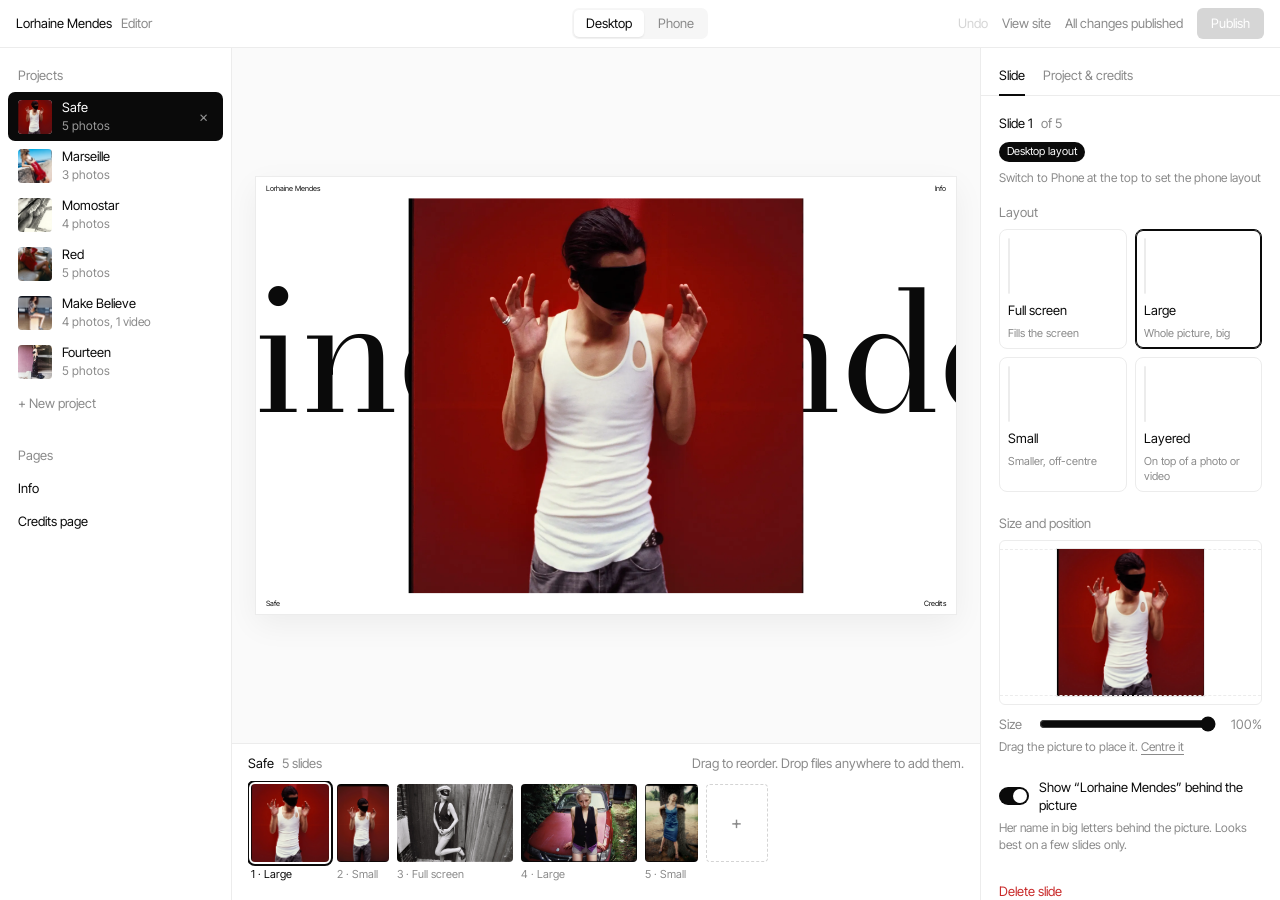
==== admin/index.html @ f7566482 "Layered: upload a background, size and place it per device; foolproofing (compact picker, corner tex" ====
<!doctype html>
<html lang="en">
<head>
<meta charset="utf-8">
<meta name="viewport" content="width=device-width, initial-scale=1, viewport-fit=cover">
<meta name="robots" content="noindex, nofollow">
<title>Editor · Lorhaine Mendes</title>
<link rel="stylesheet" href="studio.css?v=7">
</head>
<body>
<header class="top">
  <div class="brand">Lorhaine Mendes <span>Editor</span></div>
  <div class="device"><button data-dev="desk" class="on">Desktop</button><button data-dev="phone">Phone</button></div>
  <div class="right">
    <button class="tbtn undo" title="Undo (⌘Z)" disabled>Undo</button>
    <a class="tbtn" href="../" target="_blank" rel="noopener">View site</a>
    <span class="state"></span><button class="tbtn discard" hidden>Discard draft</button>
    <button class="pub">Publish</button>
  </div>
</header>

<div class="app">
  <nav class="side">
    <div class="sh">Projects</div>
    <div class="plist"></div>
    <button class="addp">+ New project</button>
    <div class="sh pages">Pages</div>
    <button class="pg" data-page="info">Info</button>
    <button class="pg" data-page="credits">Credits page</button>
  </nav>

  <section class="stage">
    <div class="canvas"><div class="frame"><div class="scaler"><iframe title="Preview"></iframe><iframe title="Preview" class="back" aria-hidden="true"></iframe></div></div></div>
    <div class="strip">
      <div class="striphead"><span class="sl"></span><span class="sp"></span><span class="tip">Drag to reorder. Drop files anywhere to add them.</span></div>
      <div class="slides"></div>
    </div>
    <div class="dropcover"><div>Drop to add to <b class="dpn"></b></div></div>
  </section>

  <aside class="panel"></aside>
</div>

<dialog class="connect">
  <form method="dialog">
    <h2>Connect publishing</h2>
    <p>Paste the publishing key you were given. You only do this once on this computer.</p>
    <input class="token" type="password" autocomplete="off" placeholder="Publishing key">
    <div class="drow"><button value="cancel">Cancel</button><button value="ok" class="pub">Connect</button></div>
  </form>
</dialog>
<input class="bgpick" type="file" accept="image/jpeg,image/png,image/webp,video/mp4,video/quicktime,video/webm" hidden>
<input class="filepick" type="file" accept="image/jpeg,image/png,image/webp,video/mp4,video/quicktime,video/webm" multiple hidden>
<script src="studio.js?v=7" type="module"></script>
</body>
</html>
---- admin/studio.css ----
@font-face{font-family:"Inter Tight";src:url(../assets/fonts/inter-tight-latin-400-normal.woff2) format("woff2");font-weight:400 600;font-display:swap}
@font-face{font-family:"Inter Tight";src:url(../assets/fonts/inter-tight-latin-400-italic.woff2) format("woff2");font-weight:400;font-style:italic;font-display:swap}
:root{--ink:#0a0a0a;--mute:#8a8a8a;--line:#ececec;--hover:#f6f6f6;--sel:#0a0a0a;--canvas:#fafafa}
*{box-sizing:border-box;margin:0;padding:0}
html,body{height:100%;background:#fff;color:var(--ink);overflow:hidden}
body{font:13px/1.4 "Inter Tight",-apple-system,Helvetica,Arial,sans-serif;-webkit-font-smoothing:antialiased}
button,input,textarea{font:inherit;color:inherit;background:none;border:0;border-radius:0;outline:none}
button{cursor:pointer;text-align:left}
a{color:inherit;text-decoration:none}
[hidden]{display:none!important}

/* top bar */
.top{height:48px;display:grid;grid-template-columns:1fr auto 1fr;align-items:center;padding:0 16px;border-bottom:1px solid var(--line)}
.brand span{color:var(--mute);margin-left:6px}
.device{display:flex;gap:2px;background:var(--hover);padding:2px;border-radius:7px}
.device button{padding:4px 12px;border-radius:5px;color:var(--mute)}
.device button.on{background:#fff;color:var(--ink);box-shadow:0 1px 2px rgba(0,0,0,.08)}
.right{display:flex;gap:14px;align-items:center;justify-content:flex-end}
.tbtn{color:var(--mute)}.tbtn:hover{color:var(--ink)}.tbtn:disabled{opacity:.35;cursor:default}
.state{color:var(--mute)}
.state.dirty{color:var(--ink)}
.state.dirty:before{content:"";display:inline-block;width:5px;height:5px;border-radius:50%;background:var(--ink);margin-right:7px;vertical-align:2px}
.pub{background:var(--ink);color:#fff;padding:6px 14px;border-radius:6px}
.pub:disabled{background:#d6d6d6;cursor:default}

.app{height:calc(100% - 48px);display:grid;grid-template-columns:232px minmax(0,1fr) 300px}

/* left: projects + pages */
.side{border-right:1px solid var(--line);overflow-y:auto;padding:14px 8px 20px;display:flex;flex-direction:column}
.sh{color:var(--mute);padding:4px 10px 8px}
.sh.pages{margin-top:22px}
.prow{display:flex;gap:10px;align-items:center;padding:6px 10px;border-radius:7px;cursor:pointer;user-select:none}
.prow:hover{background:var(--hover)}
.prow.on{background:var(--ink);color:#fff}
.prow.on .c{color:rgba(255,255,255,.6)}
.prow img{width:34px;height:34px;object-fit:cover;border-radius:4px;background:#eee;flex:none}
.prow .t{min-width:0;flex:1}
.prow .t b{display:block;font-weight:400;white-space:nowrap;overflow:hidden;text-overflow:ellipsis}
.prow .c{color:var(--mute);font-size:12px}
.prow.drag{opacity:.4}
.prow.over{box-shadow:inset 0 2px 0 var(--ink)}
.addp{color:var(--mute);padding:8px 10px}
.addp:hover{color:var(--ink)}
.pg{padding:7px 10px;border-radius:7px}
.pg:hover{background:var(--hover)}
.pg.on{background:var(--ink);color:#fff}

/* centre: live slide + slide strip */
.stage{position:relative;display:flex;flex-direction:column;min-width:0;background:var(--canvas)}
.canvas{flex:1;min-height:0;display:flex;align-items:center;justify-content:center;padding:24px}
.frame{position:relative;overflow:hidden;background:#fff;box-shadow:0 0 0 1px var(--line),0 10px 30px rgba(0,0,0,.06)}
.frame.phone{border-radius:22px;box-shadow:0 0 0 7px #0a0a0a,0 14px 34px rgba(0,0,0,.14)}
.scaler{position:absolute;left:0;top:0;transform-origin:0 0}
.scaler iframe{border:0;display:block;background:#fff;position:absolute;left:0;top:0}
.scaler iframe.back{visibility:hidden;pointer-events:none}
.strip{border-top:1px solid var(--line);background:#fff;padding:10px 16px 14px}
.striphead{display:flex;align-items:baseline;margin-bottom:8px}
.striphead .sl{font-weight:500}
.striphead .sl em{font-style:normal;color:var(--mute);margin-left:8px;font-weight:400}
.striphead .sp{flex:1}
.striphead .tip{color:var(--mute)}
.slides{display:flex;gap:8px;overflow-x:auto;padding:3px 3px 4px;min-height:104px}
.sld{flex:none;display:flex;flex-direction:column;gap:5px;cursor:pointer;user-select:none}
.sld .im{height:78px;border-radius:4px;overflow:hidden;position:relative;outline:2px solid transparent;outline-offset:2px;background:#eee}
.sld .im img{height:100%;width:auto;display:block}
.sld.on .im{outline-color:var(--ink)}
.sld .im .v{position:absolute;left:4px;bottom:4px;color:var(--ink);background:rgba(255,255,255,.92);font-size:10px;line-height:1;padding:3px 5px;border-radius:3px}
.sld .cap{font-size:11px;color:var(--mute);white-space:nowrap}
.sld.on .cap{color:var(--ink)}
.sld.drag{opacity:.35}
.sld.over .im{box-shadow:-6px 0 0 -2px var(--ink)}
.addsl{flex:none;width:62px;height:78px;border:1px dashed #d4d4d4;border-radius:4px;display:flex;align-items:center;justify-content:center;color:var(--mute);font-size:18px;text-align:center}
.addsl:hover{border-color:var(--ink);color:var(--ink)}
.upl{flex:none;width:62px;height:78px;border-radius:4px;background:var(--hover);display:flex;align-items:center;justify-content:center;color:var(--mute);font-size:11px;text-align:center}
.dropcover{position:absolute;inset:0;background:rgba(255,255,255,.88);display:none;align-items:center;justify-content:center;font-size:15px;border:2px dashed var(--ink);z-index:5}
.stage.dropping .dropcover{display:flex}

/* right: settings for what is selected */
.panel{border-left:1px solid var(--line);overflow-y:auto;padding:16px 18px 30px}
.tabs{display:flex;gap:18px;border-bottom:1px solid var(--line);margin:-4px -18px 18px;padding:0 18px}
.tabs button{padding:6px 0 10px;color:var(--mute);border-bottom:2px solid transparent;margin-bottom:-1px}
.tabs button.on{color:var(--ink);border-bottom-color:var(--ink)}
.ph{display:flex;align-items:baseline;margin-bottom:14px}
.ph b{font-weight:600}
.ph span{color:var(--mute);margin-left:8px}
.sec{margin-bottom:22px}
.lab{color:var(--mute);margin-bottom:8px;display:block}
.help{color:var(--mute);font-size:12px;margin-top:6px}
.lays{display:grid;grid-template-columns:1fr 1fr;gap:8px}
.lay{border:1px solid var(--line);border-radius:8px;padding:8px;display:flex;flex-direction:column;gap:7px}
.lay:hover{border-color:#cfcfcf}
.lay.on{border-color:var(--ink);box-shadow:inset 0 0 0 1px var(--ink)}
.lay b{font-weight:400}
.lay .d{font-size:11px;color:var(--mute);line-height:1.3}
.art{height:56px;border-radius:4px;background:#fff;border:1px solid var(--line);position:relative;overflow:hidden}
.art i{position:absolute;background:#c4c4c4}
.art.cover i{inset:0}
.art.full i{left:36%;right:36%;top:6px;bottom:6px}
.art.small i{left:24%;width:20%;top:14px;bottom:14px}
.art.layer{background:#dcdcdc}.art.layer i{left:38%;right:38%;top:12px;bottom:12px;background:#7a7a7a}
.art.strip i{top:9px;bottom:16px;width:28%}.art.strip i:nth-child(1){left:5%}.art.strip i:nth-child(2){left:36%}.art.strip i:nth-child(3){left:67%}
.art.stack i{left:46%;width:30%;top:6px;bottom:6px}
.art.grid i{width:42%;height:17px}.art.grid i:nth-child(1){left:5%;top:15px}.art.grid i:nth-child(2){left:53%;top:15px}.art.grid i:nth-child(3){left:5%;top:35px}.art.grid i:nth-child(4){left:53%;top:35px}
.art u{position:absolute;background:var(--ink);height:3px}
.art.strip u{left:5%;bottom:7px;width:24%}.art.stack u{left:8%;top:26px;width:26%}.art.grid u{left:5%;top:6px;width:24%}
.seg{display:flex;background:var(--hover);padding:2px;border-radius:7px}
.seg button{flex:1;text-align:center;padding:5px 0;border-radius:5px;color:var(--mute)}
.seg button.on{background:#fff;color:var(--ink);box-shadow:0 1px 2px rgba(0,0,0,.08)}
.unders{display:flex;gap:6px;flex-wrap:wrap}
.unders button img{height:48px;width:auto;border-radius:3px;display:block;outline:2px solid transparent;outline-offset:2px}
.unders button.on img{outline-color:var(--ink)}
.sw{display:flex;align-items:center;gap:10px;width:100%}
.sw i{width:30px;height:18px;border-radius:9px;background:#dcdcdc;position:relative;flex:none;transition:background .15s}
.sw i:after{content:"";position:absolute;left:2px;top:2px;width:14px;height:14px;border-radius:50%;background:#fff;transition:left .15s}
.sw.on i{background:var(--ink)}
.sw.on i:after{left:14px}
.sw:disabled{opacity:.4;cursor:default}
.in{display:block;width:100%;padding:8px 10px;border:1px solid var(--line);border-radius:6px;background:#fff}
.in:focus{border-color:var(--ink)}
textarea.in{resize:vertical;min-height:84px}
.field{margin-bottom:12px}
.cred{display:grid;grid-template-columns:1fr 1.25fr 22px;gap:6px;margin-bottom:6px;align-items:center}
.cred .x{color:var(--mute);text-align:center;font-size:15px}
.cred .x:hover{color:var(--ink)}
.addc{color:var(--mute);margin-top:4px}
.addc:hover{color:var(--ink)}
.danger{color:#c92a2a;margin-top:6px}
.danger:hover{text-decoration:underline}
.empty{color:var(--mute);line-height:1.5}
.note{background:#fff8eb;color:#9a5b00;border-radius:6px;padding:8px 10px;font-size:12px;margin-bottom:14px}

dialog{margin:auto;border:0;border-radius:12px;padding:22px;width:min(380px,92vw);box-shadow:0 24px 60px rgba(0,0,0,.18)}
dialog::backdrop{background:rgba(0,0,0,.18)}
dialog h2{font-size:15px;font-weight:600;margin-bottom:6px}
dialog p{color:var(--mute);margin-bottom:14px}
dialog .token{width:100%;padding:8px 10px;border:1px solid var(--line);border-radius:6px}
.drow{display:flex;justify-content:flex-end;gap:14px;margin-top:16px;align-items:center}
.toast{width:max-content;max-width:calc(100vw - 32px);position:fixed;left:50%;bottom:22px;transform:translate(-50%,8px);opacity:0;transition:opacity .18s,transform .18s;background:var(--ink);color:#fff;padding:9px 14px;border-radius:8px;z-index:50;display:flex;gap:16px;align-items:center}
.toast.in{opacity:1;transform:translate(-50%,0)}
.toast button{color:#fff;text-decoration:underline;text-underline-offset:3px}

/* smaller screens: panel under, projects across the top */
@media (max-width:1000px){
  html,body{overflow:auto}
  .top{grid-template-columns:1fr auto;height:auto;padding:10px 14px;gap:8px}
  .device{grid-row:2;grid-column:1/-1;justify-self:start}
  .brand span{display:none}
  .app{display:flex;flex-direction:column;height:auto}
  .side{border:0;border-bottom:1px solid var(--line);flex-direction:row;overflow-x:auto;padding:8px;gap:4px;align-items:center}
  .sh{display:none}
  .plist{display:flex;gap:4px}
  .prow{flex:none}
  .prow .c{display:none}
  .addp,.pg{flex:none;white-space:nowrap}
  .canvas{height:60vh;flex:none}
  .panel{border:0;border-top:1px solid var(--line)}
  .tip{display:none}
}

/* finish */
:focus-visible{outline:2px solid var(--ink);outline-offset:2px}
.in:focus-visible{outline:0}
.slides{scrollbar-width:thin;scrollbar-color:#d9d9d9 transparent}
.side,.panel{scrollbar-width:thin;scrollbar-color:#e2e2e2 transparent}
.prow,.pg,.lay,.seg button,.device button,.sld .im,.tabs button{transition:background-color .12s,color .12s,border-color .12s,box-shadow .12s}
.lay:disabled{opacity:.35;cursor:default}
.pub{transition:opacity .12s}
.pub:not(:disabled):hover{opacity:.86}
.frame{transition:width .2s,height .2s,border-radius .2s}

/* device note, placement pad, crop frame */
.devnote{display:flex;gap:8px;align-items:center;flex-wrap:wrap;margin:-4px 0 16px;color:var(--mute);font-size:12px}
.pill{background:var(--ink);color:#fff;border-radius:99px;padding:2px 8px;font-size:11px}
.link{color:var(--mute);text-decoration:underline;text-underline-offset:3px;font-size:12px}
.link:hover{color:var(--ink)}
.pad{position:relative;width:100%;background:#fff;border:1px solid var(--line);border-radius:6px;overflow:hidden;touch-action:none}
.pad.phone{width:46%;margin:0 auto;border-radius:12px}
.pad:before,.pad:after{content:"";position:absolute;left:0;right:0;height:4.9%;border-color:var(--line);border-style:dashed;border-width:0}
.pad:before{top:0;border-bottom-width:1px}.pad:after{bottom:0;border-top-width:1px}
.pbox{position:absolute;cursor:grab;box-shadow:0 0 0 1px rgba(0,0,0,.08)}
.pbox:active{cursor:grabbing}
.pbox img{width:100%;height:100%;display:block;object-fit:cover;pointer-events:none}
.sizer{display:flex;align-items:center;gap:10px;margin-top:10px}
.sizer span{color:var(--mute);width:30px}
.sizer input{flex:1;accent-color:var(--ink)}
.sizer b{font-weight:400;width:36px;text-align:right;color:var(--mute)}
.crop{position:relative;width:100%;max-height:260px;margin:0 auto;border-radius:4px;overflow:hidden;touch-action:none;background:#eee}
.crop img{width:100%;height:100%;display:block;object-fit:contain;opacity:.45;pointer-events:none}
.win{position:absolute;outline:2px solid var(--ink);cursor:grab;box-shadow:0 0 0 999px rgba(255,255,255,.35);background:transparent}
.win:active{cursor:grabbing}
.unders button{position:relative}
.unders button .v{position:absolute;left:3px;bottom:3px;background:rgba(255,255,255,.92);font-size:9px;line-height:1;padding:2px 4px;border-radius:2px}
.prow .rm{opacity:0;width:20px;height:20px;border-radius:4px;color:inherit;text-align:center;font-size:15px;line-height:20px;flex:none}
.prow:hover .rm,.prow.on .rm{opacity:.55}
.prow .rm:hover{opacity:1;background:rgba(127,127,127,.18)}

/* background pad */
.bgpad{background:#fafafa}
.bbox{position:absolute;cursor:grab;overflow:hidden}
.bbox:active{cursor:grabbing}
.bbox img{width:100%;height:100%;display:block;object-fit:cover;pointer-events:none}
.fbox{position:absolute;outline:1.5px dashed var(--ink);outline-offset:-1px;background:rgba(255,255,255,.35);pointer-events:none}
.bgcur{display:flex;gap:12px;align-items:center;margin-bottom:10px}
.bgcur img{height:64px;width:auto;border-radius:4px;display:block}
.bgcur .nobg{width:64px;height:64px;border:1px dashed #d4d4d4;border-radius:4px;display:flex;align-items:center;justify-content:center;font-size:10px;color:var(--mute);text-align:center}
.bgcur>div{display:flex;flex-direction:column;gap:6px}
.btn2{border:1px solid var(--line);border-radius:6px;padding:5px 10px;background:#fff}
.btn2:hover{border-color:var(--ink)}
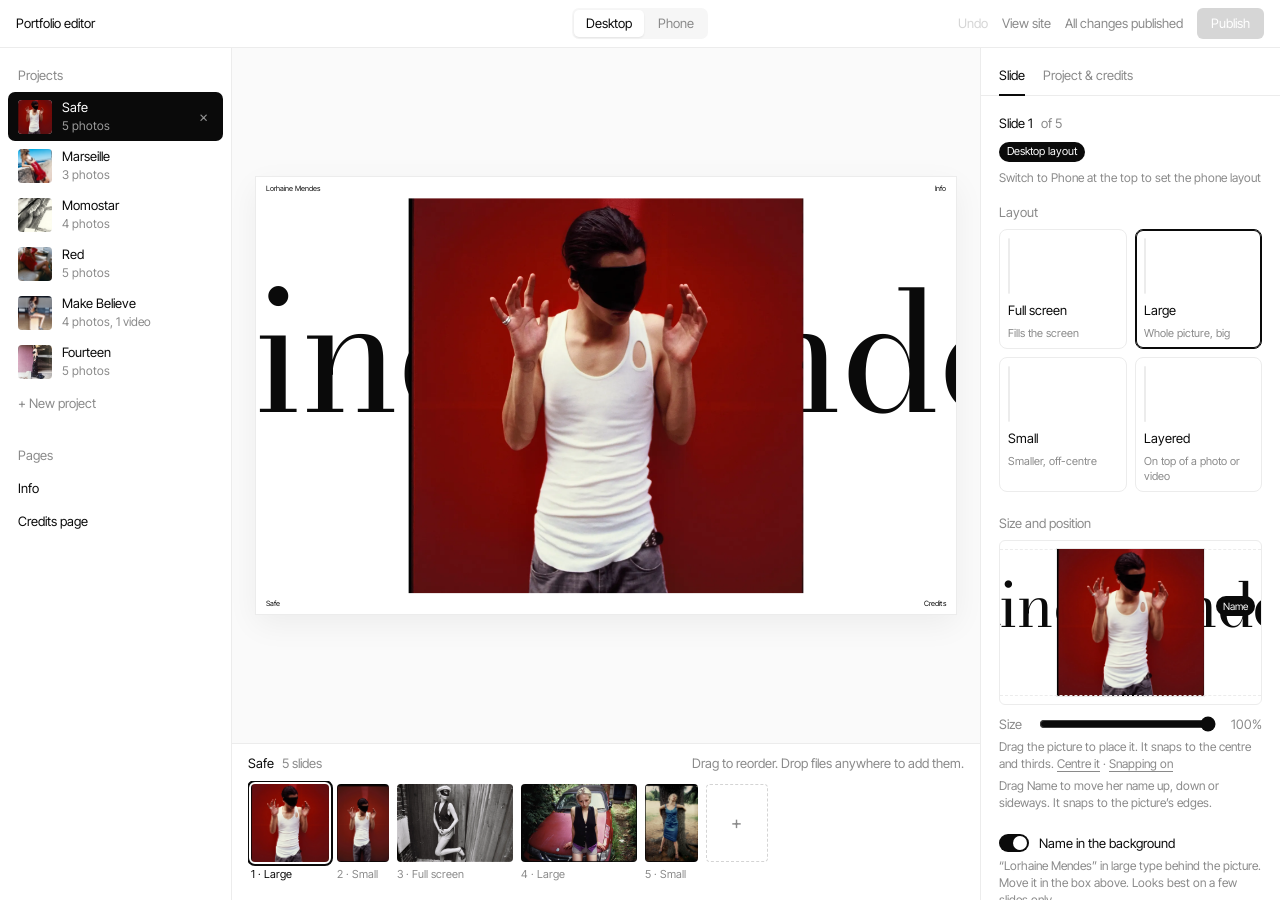
==== commit 9a58ba91: "Snapping (centre/thirds, Alt or switch to turn off), draggable name per slide and device, simpler In" ====
--- a/admin/index.html
+++ b/admin/index.html
@@ -4,12 +4,12 @@
 <meta charset="utf-8">
 <meta name="viewport" content="width=device-width, initial-scale=1, viewport-fit=cover">
 <meta name="robots" content="noindex, nofollow">
-<title>Editor · Lorhaine Mendes</title>
-<link rel="stylesheet" href="studio.css?v=7">
+<title>Portfolio editor</title>
+<link rel="stylesheet" href="studio.css?v=9">
 </head>
 <body>
 <header class="top">
-  <div class="brand">Lorhaine Mendes <span>Editor</span></div>
+  <a class="brand" href="../" target="_blank" rel="noopener" title="Open the website">Portfolio editor</a>
   <div class="device"><button data-dev="desk" class="on">Desktop</button><button data-dev="phone">Phone</button></div>
   <div class="right">
     <button class="tbtn undo" title="Undo (⌘Z)" disabled>Undo</button>
@@ -51,6 +51,6 @@
 </dialog>
 <input class="bgpick" type="file" accept="image/jpeg,image/png,image/webp,video/mp4,video/quicktime,video/webm" hidden>
 <input class="filepick" type="file" accept="image/jpeg,image/png,image/webp,video/mp4,video/quicktime,video/webm" multiple hidden>
-<script src="studio.js?v=7" type="module"></script>
+<script src="studio.js?v=9" type="module"></script>
 </body>
 </html>
--- a/admin/studio.css
+++ b/admin/studio.css
@@ -1,3 +1,4 @@
+@font-face{font-family:"Bodoni Moda";src:url(../assets/fonts/bodoni-moda-latin-400-normal.woff2) format("woff2");font-weight:400;font-display:swap}
 @font-face{font-family:"Inter Tight";src:url(../assets/fonts/inter-tight-latin-400-normal.woff2) format("woff2");font-weight:400 600;font-display:swap}
 @font-face{font-family:"Inter Tight";src:url(../assets/fonts/inter-tight-latin-400-italic.woff2) format("woff2");font-weight:400;font-style:italic;font-display:swap}
 :root{--ink:#0a0a0a;--mute:#8a8a8a;--line:#ececec;--hover:#f6f6f6;--sel:#0a0a0a;--canvas:#fafafa}
@@ -11,7 +12,7 @@
 
 /* top bar */
 .top{height:48px;display:grid;grid-template-columns:1fr auto 1fr;align-items:center;padding:0 16px;border-bottom:1px solid var(--line)}
-.brand span{color:var(--mute);margin-left:6px}
+.brand{font-weight:500}
 .device{display:flex;gap:2px;background:var(--hover);padding:2px;border-radius:7px}
 .device button{padding:4px 12px;border-radius:5px;color:var(--mute)}
 .device button.on{background:#fff;color:var(--ink);box-shadow:0 1px 2px rgba(0,0,0,.08)}
@@ -206,3 +207,17 @@
 .bgcur>div{display:flex;flex-direction:column;gap:6px}
 .btn2{border:1px solid var(--line);border-radius:6px;padding:5px 10px;background:#fff}
 .btn2:hover{border-color:var(--ink)}
+
+/* snapping guides */
+.gv,.gh{position:absolute;background:#ff3d7f;pointer-events:none;z-index:3}
+.gv{top:0;bottom:0;width:1px;margin-left:-.5px}
+.gh{left:0;right:0;height:1px;margin-top:-.5px}
+.pad.dragging,.crop.dragging{background-image:linear-gradient(to right,transparent calc(33.333% - .5px),rgba(0,0,0,.08) calc(33.333% - .5px),rgba(0,0,0,.08) calc(33.333% + .5px),transparent calc(33.333% + .5px),transparent calc(66.667% - .5px),rgba(0,0,0,.08) calc(66.667% - .5px),rgba(0,0,0,.08) calc(66.667% + .5px),transparent calc(66.667% + .5px)),linear-gradient(to bottom,transparent calc(33.333% - .5px),rgba(0,0,0,.08) calc(33.333% - .5px),rgba(0,0,0,.08) calc(33.333% + .5px),transparent calc(33.333% + .5px),transparent calc(66.667% - .5px),rgba(0,0,0,.08) calc(66.667% - .5px),rgba(0,0,0,.08) calc(66.667% + .5px),transparent calc(66.667% + .5px))}
+.crop .gv,.crop .gh{background:#ff3d7f}
+
+/* her name in the pad */
+.pname{position:absolute;left:0;right:0;overflow:hidden;pointer-events:none;color:#0a0a0a}
+.prun{display:flex;width:max-content;font-family:"Bodoni Moda",serif;line-height:1;letter-spacing:-.02em;white-space:nowrap}
+.prun span{padding-right:.35em}
+.nhandle{position:absolute;right:6px;transform:translateY(-50%);z-index:2;background:var(--ink);color:#fff;font-size:10px;padding:3px 7px;border-radius:99px;cursor:grab;touch-action:none}
+.nhandle:active{cursor:grabbing}
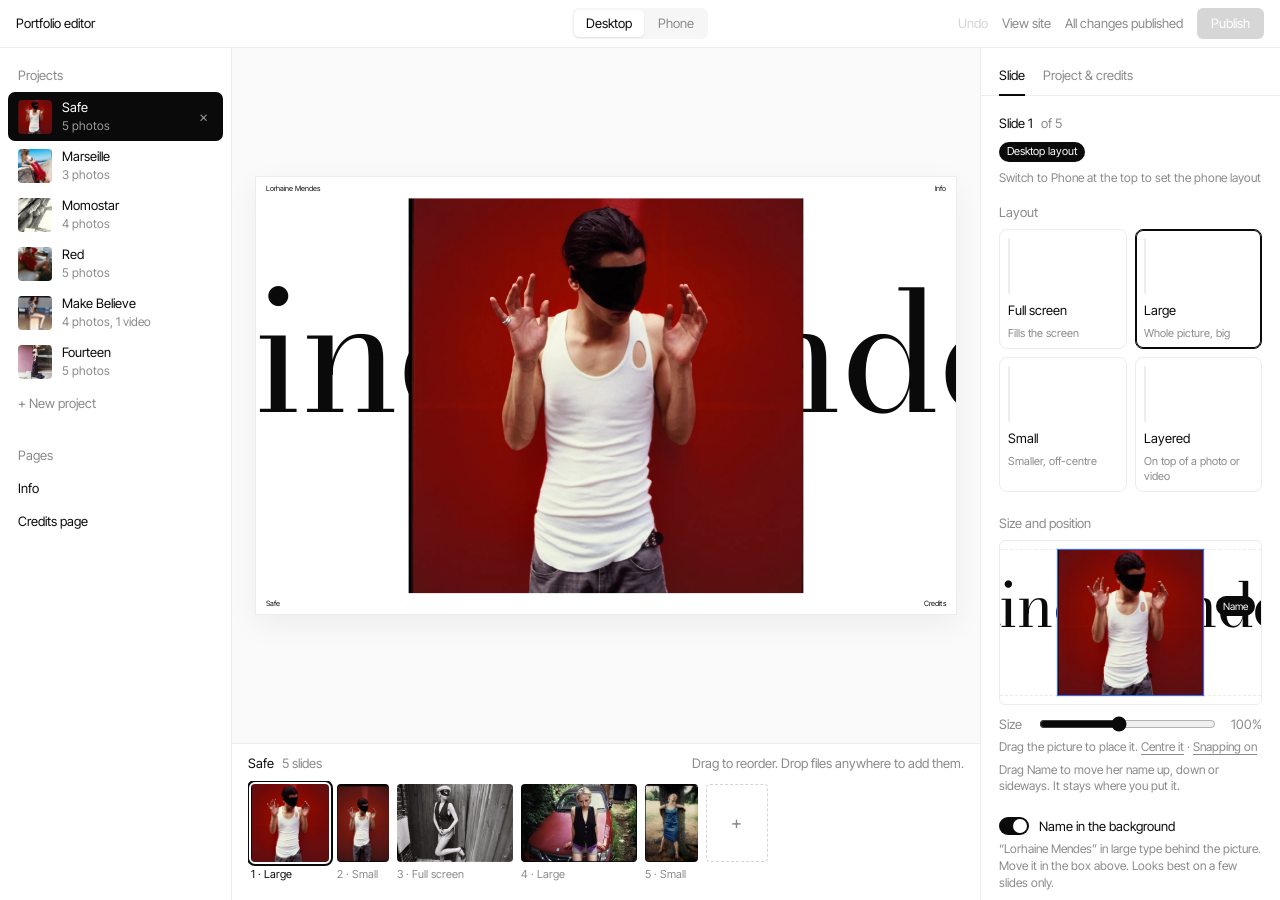
==== commit 78f900a3: "One placement box for picture, background and name; sizes up to 200%; full screen zoom and pan; name" ====
--- a/admin/index.html
+++ b/admin/index.html
@@ -5,7 +5,7 @@
 <meta name="viewport" content="width=device-width, initial-scale=1, viewport-fit=cover">
 <meta name="robots" content="noindex, nofollow">
 <title>Portfolio editor</title>
-<link rel="stylesheet" href="studio.css?v=9">
+<link rel="stylesheet" href="studio.css?v=10">
 </head>
 <body>
 <header class="top">
@@ -51,6 +51,6 @@
 </dialog>
 <input class="bgpick" type="file" accept="image/jpeg,image/png,image/webp,video/mp4,video/quicktime,video/webm" hidden>
 <input class="filepick" type="file" accept="image/jpeg,image/png,image/webp,video/mp4,video/quicktime,video/webm" multiple hidden>
-<script src="studio.js?v=9" type="module"></script>
+<script src="studio.js?v=10" type="module"></script>
 </body>
 </html>
--- a/admin/studio.css
+++ b/admin/studio.css
@@ -221,3 +221,15 @@
 .prun span{padding-right:.35em}
 .nhandle{position:absolute;right:6px;transform:translateY(-50%);z-index:2;background:var(--ink);color:#fff;font-size:10px;padding:3px 7px;border-radius:99px;cursor:grab;touch-action:none}
 .nhandle:active{cursor:grabbing}
+
+/* one placement box for picture, background and name */
+.mini2{margin-bottom:8px}
+.mini2 button:disabled{opacity:.4;cursor:default}
+.pad{overflow:hidden}
+.pad .bbox{z-index:0;outline:1px solid transparent}
+.pad .pname{z-index:1}
+.pad .pbox{z-index:2}
+.pad .nhandle{z-index:4}
+.pad .pbox.act,.pad .bbox.act{outline:1.5px solid #2f6bff;outline-offset:-1.5px}
+.gv,.gh{z-index:5}
+.pad.bgsel .pbox{pointer-events:none;opacity:.45}
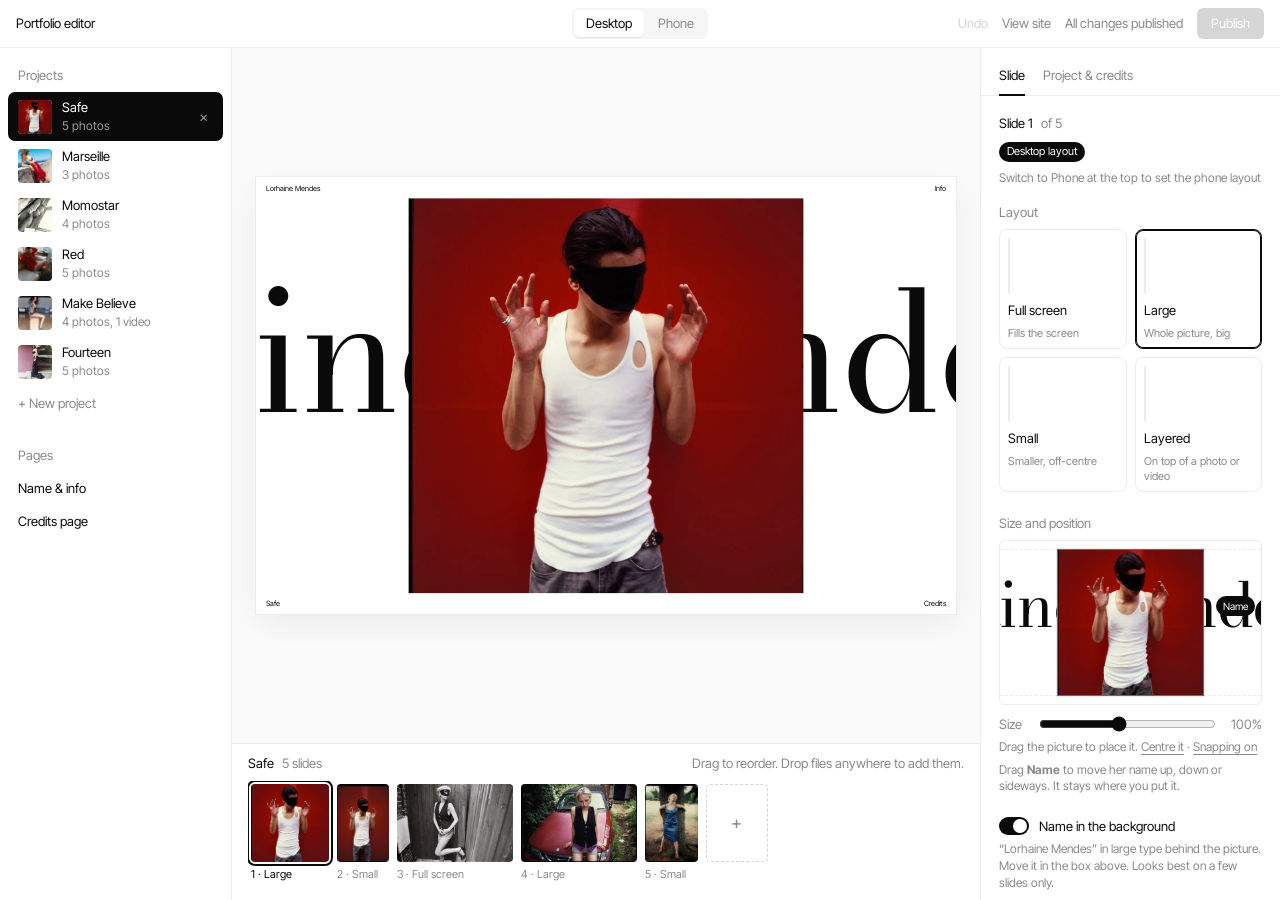
==== commit 1ee90e49: "Her revisions: no gaps or left edge on credits, two-font credits option with extra lines, editable c" ====
--- a/admin/index.html
+++ b/admin/index.html
@@ -5,7 +5,7 @@
 <meta name="viewport" content="width=device-width, initial-scale=1, viewport-fit=cover">
 <meta name="robots" content="noindex, nofollow">
 <title>Portfolio editor</title>
-<link rel="stylesheet" href="studio.css?v=10">
+<link rel="stylesheet" href="studio.css?v=12">
 </head>
 <body>
 <header class="top">
@@ -25,7 +25,7 @@
     <div class="plist"></div>
     <button class="addp">+ New project</button>
     <div class="sh pages">Pages</div>
-    <button class="pg" data-page="info">Info</button>
+    <button class="pg" data-page="info">Name &amp; info</button>
     <button class="pg" data-page="credits">Credits page</button>
   </nav>
 
@@ -51,6 +51,6 @@
 </dialog>
 <input class="bgpick" type="file" accept="image/jpeg,image/png,image/webp,video/mp4,video/quicktime,video/webm" hidden>
 <input class="filepick" type="file" accept="image/jpeg,image/png,image/webp,video/mp4,video/quicktime,video/webm" multiple hidden>
-<script src="studio.js?v=10" type="module"></script>
+<script src="studio.js?v=12" type="module"></script>
 </body>
 </html>
--- a/admin/studio.css
+++ b/admin/studio.css
@@ -1,4 +1,7 @@
+@font-face{font-family:"IBM Plex Mono";src:url(../assets/fonts/ibm-plex-mono-latin-400-normal.woff2) format("woff2");font-weight:400;font-display:swap}
+@font-face{font-family:"Inter Tight";src:url(../assets/fonts/inter-tight-latin-700-normal.woff2) format("woff2");font-weight:700;font-display:swap}
 @font-face{font-family:"Bodoni Moda";src:url(../assets/fonts/bodoni-moda-latin-400-normal.woff2) format("woff2");font-weight:400;font-display:swap}
+@font-face{font-family:"Bodoni Moda";src:url(../assets/fonts/bodoni-moda-latin-700-normal.woff2) format("woff2");font-weight:700;font-display:swap}
 @font-face{font-family:"Inter Tight";src:url(../assets/fonts/inter-tight-latin-400-normal.woff2) format("woff2");font-weight:400 600;font-display:swap}
 @font-face{font-family:"Inter Tight";src:url(../assets/fonts/inter-tight-latin-400-italic.woff2) format("woff2");font-weight:400;font-style:italic;font-display:swap}
 :root{--ink:#0a0a0a;--mute:#8a8a8a;--line:#ececec;--hover:#f6f6f6;--sel:#0a0a0a;--canvas:#fafafa}
@@ -233,3 +236,11 @@
 .pad .pbox.act,.pad .bbox.act{outline:1.5px solid #2f6bff;outline-offset:-1.5px}
 .gv,.gh{z-index:5}
 .pad.bgsel .pbox{pointer-events:none;opacity:.45}
+
+/* credits text style previews */
+.tstyle{height:56px;border:1px solid var(--line);border-radius:4px;background:#fff;padding:8px;display:grid;grid-template-columns:auto 1fr;column-gap:8px;align-content:center;font-size:10px;line-height:1.3}
+.tstyle i{font-style:italic;color:var(--mute)}
+.tstyle b{font-weight:400;text-align:left}
+.tstyle.s2 i{font-style:normal;font-weight:700;color:var(--ink)}
+.tstyle.s2 b{font-weight:700;text-align:right}
+.tstyle.s2 u{grid-column:1/-1;text-decoration:none;font-family:"IBM Plex Mono",monospace;letter-spacing:.04em;margin-top:3px;color:var(--mute)}
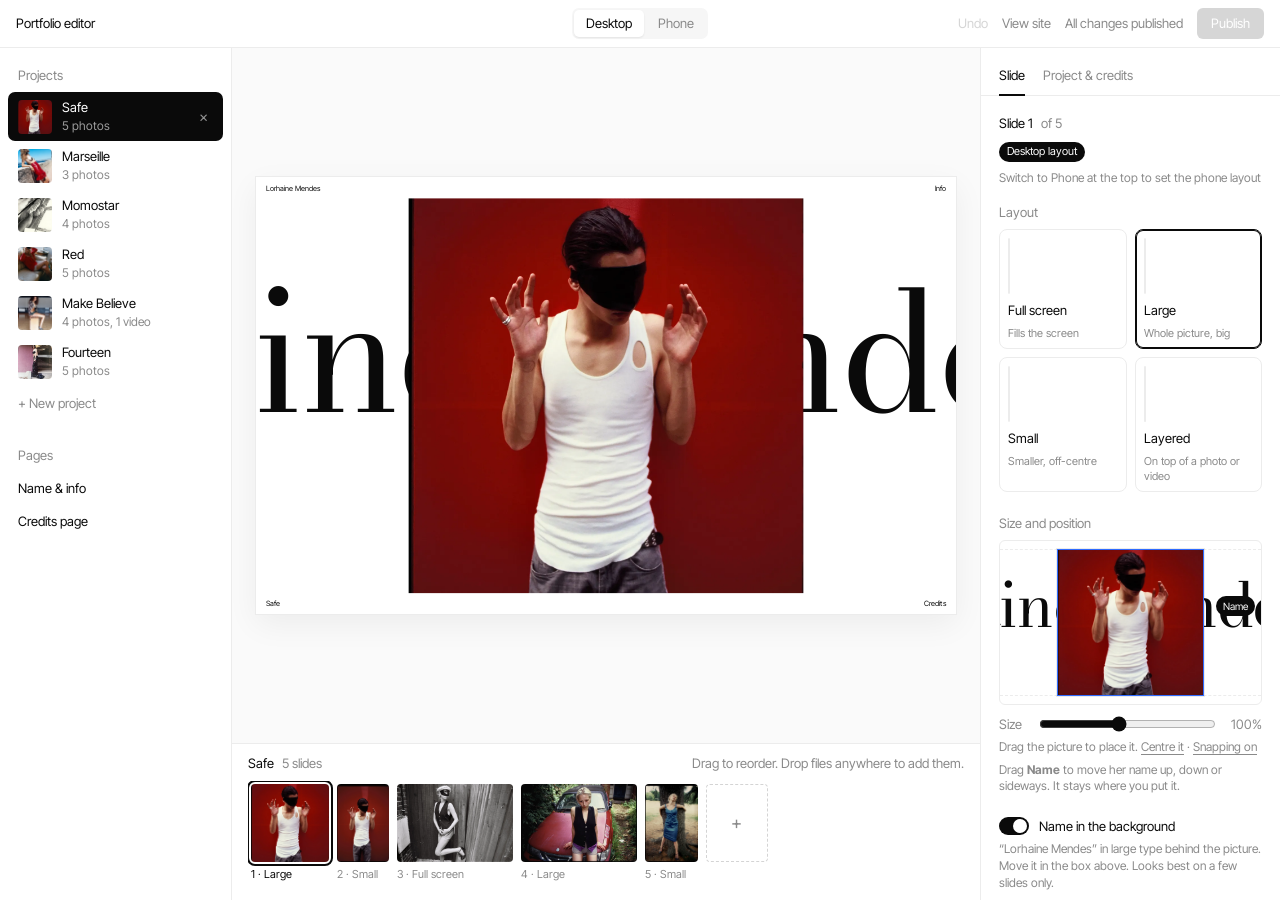
==== commit eb312f78: "Corner name: Simple, Mono, Times or Bodoni, with Bold and size Co-Authored-By: Claude Opus 5.5 <nore" ====
--- a/admin/index.html
+++ b/admin/index.html
@@ -5,7 +5,7 @@
 <meta name="viewport" content="width=device-width, initial-scale=1, viewport-fit=cover">
 <meta name="robots" content="noindex, nofollow">
 <title>Portfolio editor</title>
-<link rel="stylesheet" href="studio.css?v=12">
+<link rel="stylesheet" href="studio.css?v=13">
 </head>
 <body>
 <header class="top">
@@ -51,6 +51,6 @@
 </dialog>
 <input class="bgpick" type="file" accept="image/jpeg,image/png,image/webp,video/mp4,video/quicktime,video/webm" hidden>
 <input class="filepick" type="file" accept="image/jpeg,image/png,image/webp,video/mp4,video/quicktime,video/webm" multiple hidden>
-<script src="studio.js?v=12" type="module"></script>
+<script src="studio.js?v=13" type="module"></script>
 </body>
 </html>
--- a/admin/studio.css
+++ b/admin/studio.css
@@ -1,4 +1,7 @@
 @font-face{font-family:"IBM Plex Mono";src:url(../assets/fonts/ibm-plex-mono-latin-400-normal.woff2) format("woff2");font-weight:400;font-display:swap}
+@font-face{font-family:"IBM Plex Mono";src:url(../assets/fonts/ibm-plex-mono-latin-700-normal.woff2) format("woff2");font-weight:700;font-display:swap}
+@font-face{font-family:"Tinos";src:url(../assets/fonts/tinos-latin-400-normal.woff2) format("woff2");font-weight:400;font-display:swap}
+@font-face{font-family:"Tinos";src:url(../assets/fonts/tinos-latin-700-normal.woff2) format("woff2");font-weight:700;font-display:swap}
 @font-face{font-family:"Inter Tight";src:url(../assets/fonts/inter-tight-latin-700-normal.woff2) format("woff2");font-weight:700;font-display:swap}
 @font-face{font-family:"Bodoni Moda";src:url(../assets/fonts/bodoni-moda-latin-400-normal.woff2) format("woff2");font-weight:400;font-display:swap}
 @font-face{font-family:"Bodoni Moda";src:url(../assets/fonts/bodoni-moda-latin-700-normal.woff2) format("woff2");font-weight:700;font-display:swap}
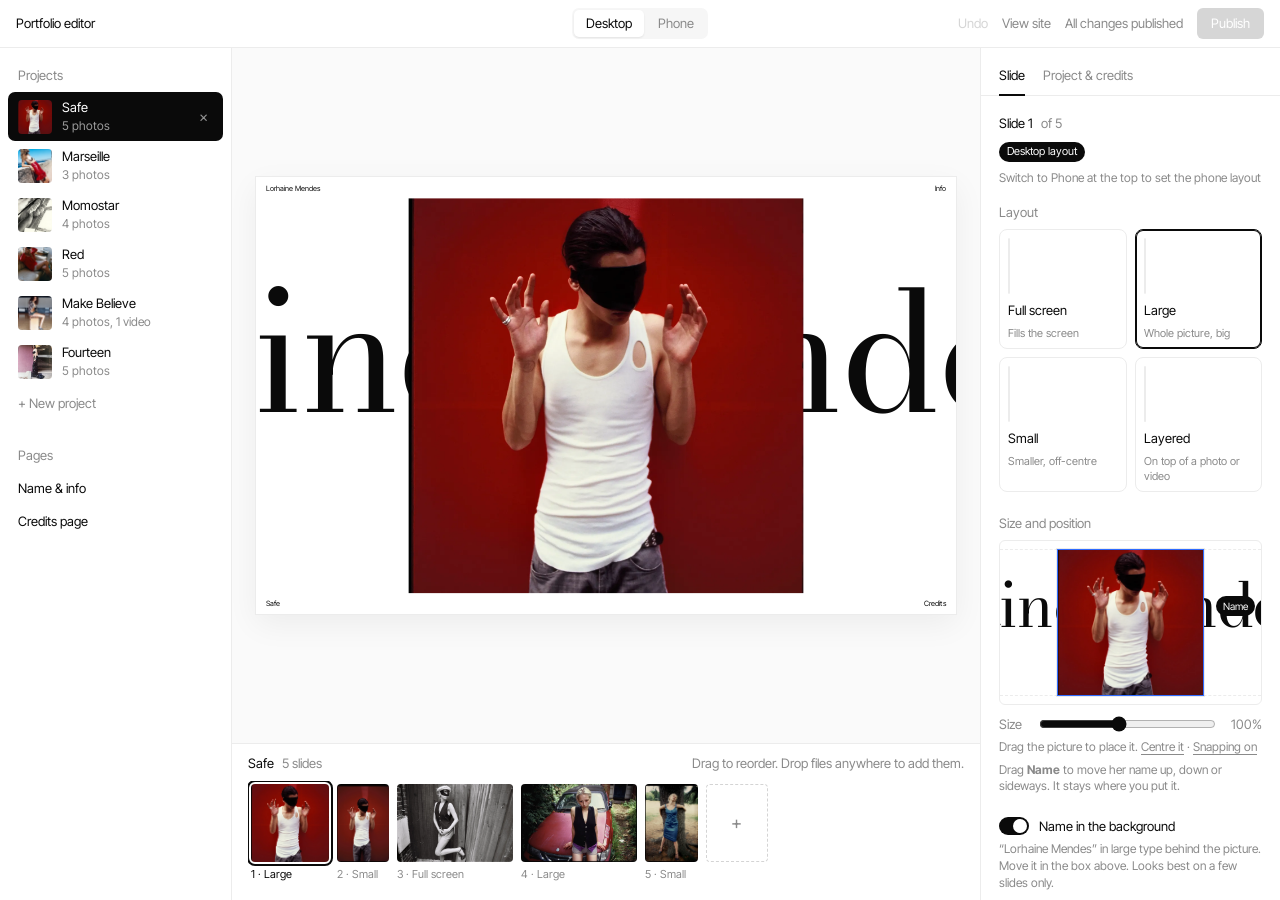
==== commit 18700931: "Bold + typewriter: picking it fills unwritten projects with the reference credits, editable in Proje" ====
--- a/admin/index.html
+++ b/admin/index.html
@@ -51,6 +51,6 @@
 </dialog>
 <input class="bgpick" type="file" accept="image/jpeg,image/png,image/webp,video/mp4,video/quicktime,video/webm" hidden>
 <input class="filepick" type="file" accept="image/jpeg,image/png,image/webp,video/mp4,video/quicktime,video/webm" multiple hidden>
-<script src="studio.js?v=13" type="module"></script>
+<script src="studio.js?v=14" type="module"></script>
 </body>
 </html>
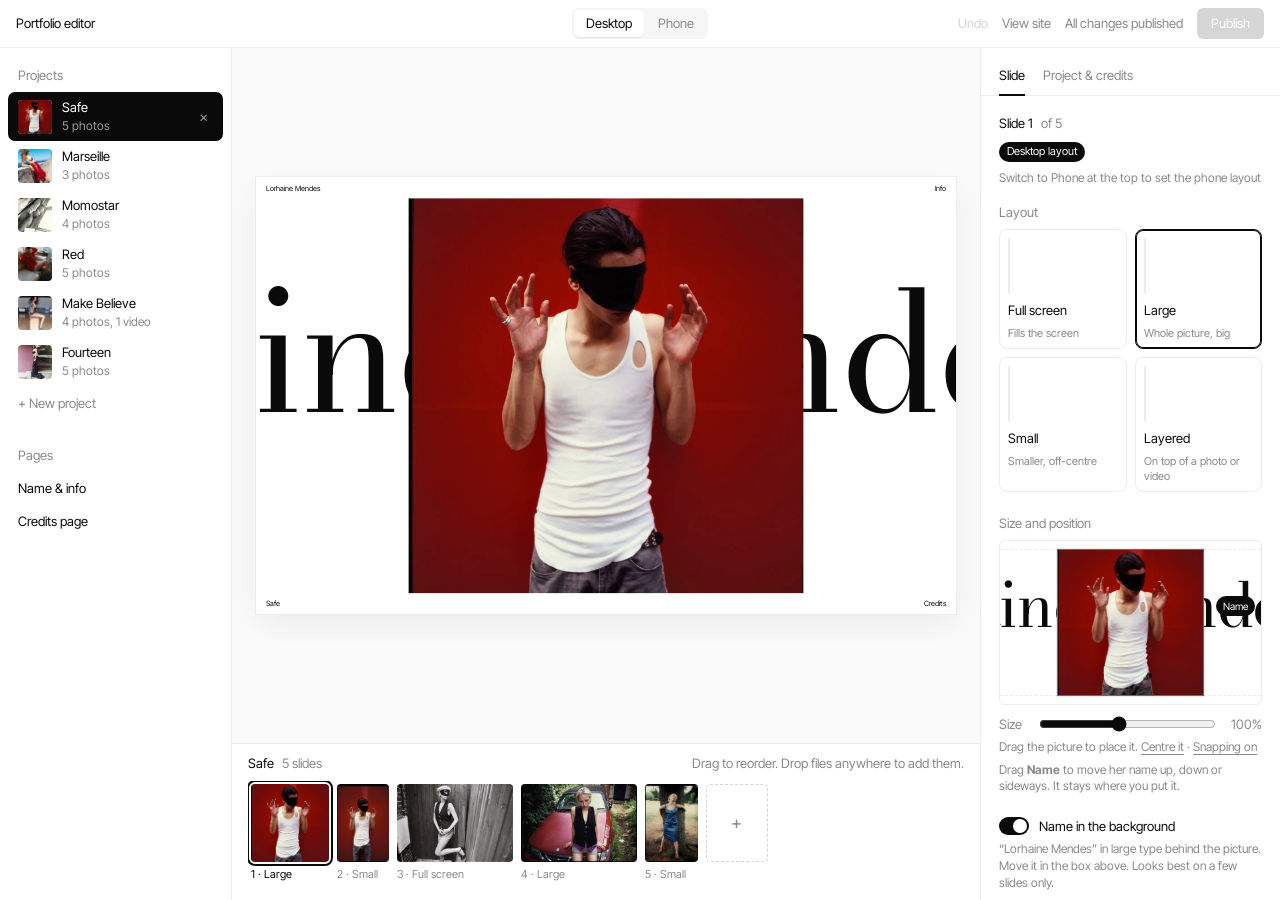
==== commit 5979f53e: "Editor behind a shared password: the publishing key is stored encrypted and unlocked by the password" ====
--- a/admin/index.html
+++ b/admin/index.html
@@ -5,7 +5,7 @@
 <meta name="viewport" content="width=device-width, initial-scale=1, viewport-fit=cover">
 <meta name="robots" content="noindex, nofollow">
 <title>Portfolio editor</title>
-<link rel="stylesheet" href="studio.css?v=13">
+<link rel="stylesheet" href="studio.css?v=14">
 </head>
 <body>
 <header class="top">
@@ -41,16 +41,29 @@
   <aside class="panel"></aside>
 </div>
 
-<dialog class="connect">
+<dialog class="unlockdlg">
   <form method="dialog">
-    <h2>Connect publishing</h2>
-    <p>Paste the publishing key you were given. You only do this once on this computer.</p>
-    <input class="token" type="password" autocomplete="off" placeholder="Publishing key">
-    <div class="drow"><button value="cancel">Cancel</button><button value="ok" class="pub">Connect</button></div>
+    <h2>Enter the password</h2>
+    <p>You only need to do this once on this computer.</p>
+    <input class="pw" type="password" autocomplete="current-password" placeholder="Password" autofocus>
+    <p class="err"></p>
+    <div class="drow"><button value="cancel">Cancel</button><button value="ok" class="pub">Unlock</button></div>
   </form>
 </dialog>
+<dialog class="setupdlg">
+  <form method="dialog">
+    <h2>Set up publishing</h2>
+    <p>One time only. Paste the GitHub key, then choose the password you and Lorhaine will use to open the editor.</p>
+    <input class="k" type="password" autocomplete="off" placeholder="GitHub key">
+    <input class="p1" type="password" autocomplete="new-password" placeholder="Choose a password" style="margin-top:8px">
+    <input class="p2" type="password" autocomplete="new-password" placeholder="Same password again" style="margin-top:8px">
+    <p class="err"></p>
+    <div class="drow"><button value="cancel">Cancel</button><button value="ok" class="pub">Save</button></div>
+  </form>
+</dialog>
+<div class="lockwall" hidden><p>This editor is locked.</p><button class="pub" onclick="location.reload()">Enter password</button></div>
 <input class="bgpick" type="file" accept="image/jpeg,image/png,image/webp,video/mp4,video/quicktime,video/webm" hidden>
 <input class="filepick" type="file" accept="image/jpeg,image/png,image/webp,video/mp4,video/quicktime,video/webm" multiple hidden>
-<script src="studio.js?v=14" type="module"></script>
+<script src="studio.js?v=15" type="module"></script>
 </body>
 </html>
--- a/admin/studio.css
+++ b/admin/studio.css
@@ -140,7 +140,8 @@
 dialog::backdrop{background:rgba(0,0,0,.18)}
 dialog h2{font-size:15px;font-weight:600;margin-bottom:6px}
 dialog p{color:var(--mute);margin-bottom:14px}
-dialog .token{width:100%;padding:8px 10px;border:1px solid var(--line);border-radius:6px}
+dialog input{width:100%;padding:8px 10px;border:1px solid var(--line);border-radius:6px;display:block}
+dialog .err{color:#c92a2a;margin:8px 0 0;min-height:1em;font-size:12px}
 .drow{display:flex;justify-content:flex-end;gap:14px;margin-top:16px;align-items:center}
 .toast{width:max-content;max-width:calc(100vw - 32px);position:fixed;left:50%;bottom:22px;transform:translate(-50%,8px);opacity:0;transition:opacity .18s,transform .18s;background:var(--ink);color:#fff;padding:9px 14px;border-radius:8px;z-index:50;display:flex;gap:16px;align-items:center}
 .toast.in{opacity:1;transform:translate(-50%,0)}
@@ -247,3 +248,7 @@
 .tstyle.s2 i{font-style:normal;font-weight:700;color:var(--ink)}
 .tstyle.s2 b{font-weight:700;text-align:right}
 .tstyle.s2 u{grid-column:1/-1;text-decoration:none;font-family:"IBM Plex Mono",monospace;letter-spacing:.04em;margin-top:3px;color:var(--mute)}
+
+/* password lock */
+body.locked .app,body.locked .top .right{visibility:hidden}
+.lockwall{position:fixed;inset:48px 0 0;display:flex;flex-direction:column;gap:12px;align-items:center;justify-content:center;color:var(--mute)}
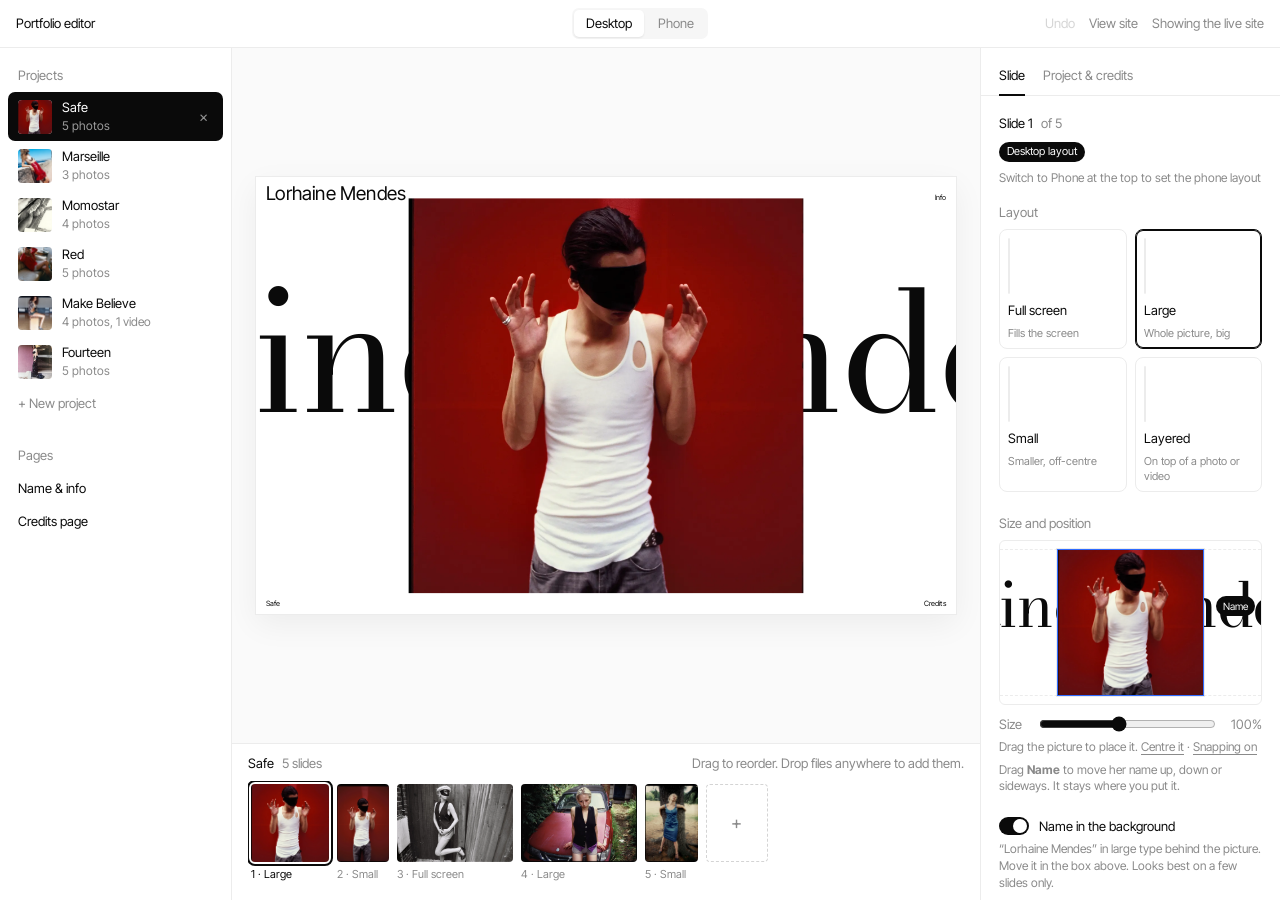
==== commit b1336b7a: "Editor in preview mode: no password, no publishing; live credits show the reference copy in Bold + t" ====
--- a/admin/index.html
+++ b/admin/index.html
@@ -14,8 +14,7 @@
   <div class="right">
     <button class="tbtn undo" title="Undo (⌘Z)" disabled>Undo</button>
     <a class="tbtn" href="../" target="_blank" rel="noopener">View site</a>
-    <span class="state"></span><button class="tbtn discard" hidden>Discard draft</button>
-    <button class="pub">Publish</button>
+    <span class="state"></span><button class="tbtn discard" hidden>Reset</button>
   </div>
 </header>
 
@@ -41,29 +40,8 @@
   <aside class="panel"></aside>
 </div>
 
-<dialog class="unlockdlg">
-  <form method="dialog">
-    <h2>Enter the password</h2>
-    <p>You only need to do this once on this computer.</p>
-    <input class="pw" type="password" autocomplete="current-password" placeholder="Password" autofocus>
-    <p class="err"></p>
-    <div class="drow"><button value="cancel">Cancel</button><button value="ok" class="pub">Unlock</button></div>
-  </form>
-</dialog>
-<dialog class="setupdlg">
-  <form method="dialog">
-    <h2>Set up publishing</h2>
-    <p>One time only. Paste the GitHub key, then choose the password you and Lorhaine will use to open the editor.</p>
-    <input class="k" type="password" autocomplete="off" placeholder="GitHub key">
-    <input class="p1" type="password" autocomplete="new-password" placeholder="Choose a password" style="margin-top:8px">
-    <input class="p2" type="password" autocomplete="new-password" placeholder="Same password again" style="margin-top:8px">
-    <p class="err"></p>
-    <div class="drow"><button value="cancel">Cancel</button><button value="ok" class="pub">Save</button></div>
-  </form>
-</dialog>
-<div class="lockwall" hidden><p>This editor is locked.</p><button class="pub" onclick="location.reload()">Enter password</button></div>
 <input class="bgpick" type="file" accept="image/jpeg,image/png,image/webp,video/mp4,video/quicktime,video/webm" hidden>
 <input class="filepick" type="file" accept="image/jpeg,image/png,image/webp,video/mp4,video/quicktime,video/webm" multiple hidden>
-<script src="studio.js?v=15" type="module"></script>
+<script src="studio.js?v=16" type="module"></script>
 </body>
 </html>
